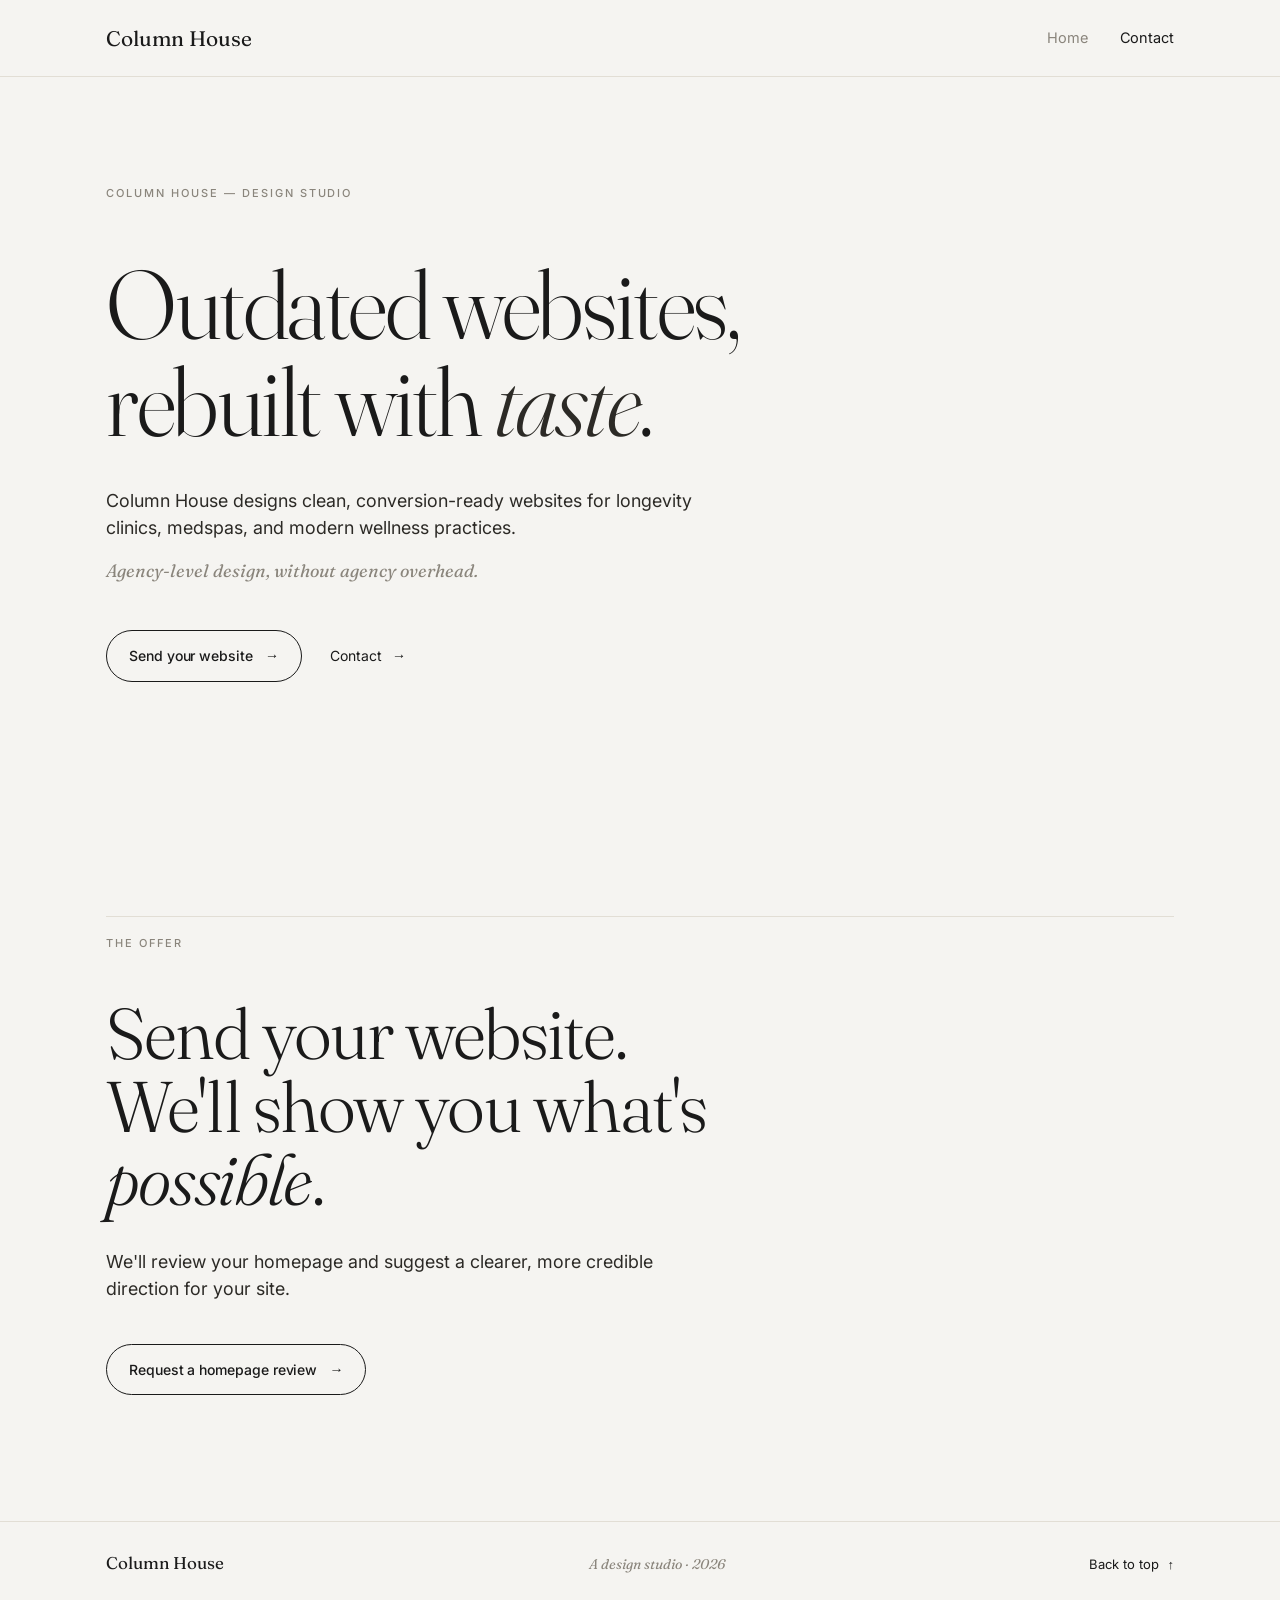
==== index.html @ e1192ba3 "Initial commit — Column House v1" ====
<!doctype html>
<html lang="en">
<head>
  <meta charset="utf-8" />
  <meta name="viewport" content="width=device-width, initial-scale=1" />
  <title>Column House — A design studio</title>
  <meta name="description" content="Column House designs clean, conversion-ready websites for longevity clinics, medspas, and modern wellness practices. Agency-level design, without agency overhead." />

  <!--
    LOGO SWAP
    No real Column House logo files were found in the brand folder, so the
    header uses a typographic wordmark. To drop in your actual horizontal
    lockup, replace the inner contents of .wordmark with:
      <img src="./brand/columnhouse-horizontal.svg" alt="Column House" class="wordmark-img" />
  -->
  <link rel="icon" type="image/svg+xml" href="data:image/svg+xml;utf8,<svg xmlns='http://www.w3.org/2000/svg' viewBox='0 0 32 32'><rect width='32' height='32' fill='%23F5F4F1'/><text x='16' y='22' font-family='Georgia,serif' font-size='18' text-anchor='middle' fill='%231A1A1A'>C</text></svg>" />

  <link rel="preconnect" href="https://fonts.googleapis.com" />
  <link rel="preconnect" href="https://fonts.gstatic.com" crossorigin />
  <link href="https://fonts.googleapis.com/css2?family=Fraunces:ital,opsz,wght@0,9..144,300..500;1,9..144,300..500&family=Inter:wght@400;500&display=swap" rel="stylesheet" />

  <link rel="stylesheet" href="./styles.css" />
</head>

<body id="top">

  <!-- ============================ HEADER ============================ -->
  <header class="site-header">
    <div class="container header-row">
      <a class="wordmark" href="./index.html" aria-label="Column House — home">
        Column&nbsp;House
      </a>
      <nav class="nav-links" aria-label="Primary">
        <a href="./index.html" aria-current="page">Home</a>
        <a href="./contact.html">Contact</a>
      </nav>
    </div>
  </header>

  <!-- ============================ HERO ============================ -->
  <section class="hero">
    <div class="container">
      <p class="eyebrow hero-eyebrow reveal">Column House — Design Studio</p>

      <h1 class="hero-headline reveal">
        Outdated&nbsp;websites,<br />
        rebuilt with <em>taste</em>.
      </h1>

      <p class="hero-sub reveal">
        Column House designs clean, conversion-ready websites for longevity clinics, medspas, and modern wellness practices.
      </p>

      <p class="hero-tag reveal">
        Agency-level design, without agency overhead.
      </p>

      <div class="cta-row reveal">
        <a class="btn-primary" href="./contact.html">Send your website <span class="arrow">→</span></a>
        <a class="btn-text" href="./contact.html">Contact <span class="arrow">→</span></a>
      </div>
    </div>
  </section>

  <!-- ============================ OFFER ============================ -->
  <section class="offer" id="offer">
    <div class="container">
      <p class="eyebrow offer-eyebrow reveal">The offer</p>

      <h2 class="offer-headline reveal">
        Send your website.<br />
        We'll show you what's <em>possible</em>.
      </h2>

      <p class="offer-copy reveal">
        We'll review your homepage and suggest a clearer, more credible direction for your site.
      </p>

      <div class="cta-row reveal">
        <a class="btn-primary" href="./contact.html">Request a homepage review <span class="arrow">→</span></a>
      </div>
    </div>
  </section>

  <!-- ============================ FOOTER ============================ -->
  <footer class="site-footer">
    <div class="container footer-row">
      <span class="name">Column&nbsp;House</span>
      <span class="meta">A design studio · 2026</span>
      <a class="up" href="#top">Back to top <span class="ar">↑</span></a>
    </div>
  </footer>

  <script src="./reveal.js"></script>
</body>
</html>
---- styles.css ----
/* ------------------------------------------------------------------
   COLUMN HOUSE — shared styles
   Minimal, editorial, Kinfolk-inspired.
------------------------------------------------------------------ */

:root {
  --bg:        #F5F4F1;
  --bg-card:   #FAF9F5;
  --ink:       #1A1A1A;
  --ink-2:     #2C2A26;
  --gray:      #8A857C;
  --gray-2:    #B5B0A6;
  --rule:      #E2DED5;

  --serif: 'Fraunces', 'Cormorant Garamond', 'EB Garamond', Georgia, 'Times New Roman', serif;
  --sans:  'Inter', -apple-system, BlinkMacSystemFont, 'Segoe UI', Helvetica, Arial, sans-serif;

  --container: 1180px;
  --pad: clamp(22px, 4.5vw, 56px);

  --t-fast: 180ms ease;
  --t-med:  280ms cubic-bezier(.2,.7,.2,1);
}

/* ------------------------------------------------------------------
   RESET
------------------------------------------------------------------ */
*, *::before, *::after { box-sizing: border-box; }
html, body { margin: 0; padding: 0; }
html { scroll-behavior: smooth; -webkit-text-size-adjust: 100%; }
body {
  font-family: var(--sans);
  background: var(--bg);
  color: var(--ink);
  font-size: 16px;
  line-height: 1.55;
  -webkit-font-smoothing: antialiased;
  -moz-osx-font-smoothing: grayscale;
  text-rendering: optimizeLegibility;
}
img, svg { display: block; max-width: 100%; }
a { color: inherit; text-decoration: none; }
h1, h2, h3, h4, p, ul, li { margin: 0; padding: 0; }
ul { list-style: none; }

.container { max-width: var(--container); margin: 0 auto; padding: 0 var(--pad); }

/* ------------------------------------------------------------------
   TYPE UTILITIES
------------------------------------------------------------------ */
.eyebrow {
  font-family: var(--sans);
  font-size: 11px;
  font-weight: 500;
  letter-spacing: 0.18em;
  text-transform: uppercase;
  color: var(--gray);
}

/* ------------------------------------------------------------------
   HEADER
------------------------------------------------------------------ */
.site-header {
  position: sticky;
  top: 0;
  z-index: 50;
  background: rgba(245,244,241,0.86);
  backdrop-filter: saturate(140%) blur(12px);
  -webkit-backdrop-filter: saturate(140%) blur(12px);
  border-bottom: 1px solid var(--rule);
}
.header-row {
  display: flex;
  align-items: center;
  justify-content: space-between;
  gap: 24px;
  height: 76px;
}
.wordmark {
  font-family: var(--serif);
  font-weight: 400;
  font-size: 21px;
  letter-spacing: -0.005em;
  color: var(--ink);
  line-height: 1;
}
.nav-links {
  display: inline-flex;
  gap: 32px;
  align-items: center;
}
.nav-links a {
  font-size: 14.5px;
  font-weight: 400;
  letter-spacing: -0.005em;
  color: var(--ink);
  position: relative;
  padding: 4px 0;
}
.nav-links a::after {
  content: "";
  position: absolute;
  left: 0;
  right: 100%;
  bottom: 0;
  height: 1px;
  background: currentColor;
  transition: right var(--t-med);
}
.nav-links a:hover::after { right: 0; }
.nav-links a[aria-current="page"] { color: var(--gray); }
.nav-links a[aria-current="page"]:hover { color: var(--ink); }

/* ------------------------------------------------------------------
   BUTTONS — quiet, editorial
------------------------------------------------------------------ */
.btn-primary {
  display: inline-flex;
  align-items: center;
  gap: 12px;
  padding: 14px 22px;
  font-family: var(--sans);
  font-size: 14px;
  font-weight: 500;
  letter-spacing: -0.005em;
  color: var(--ink);
  border: 1px solid var(--ink);
  border-radius: 999px;
  background: transparent;
  cursor: pointer;
  transition: background var(--t-fast), color var(--t-fast);
  text-align: left;
}
.btn-primary:hover { background: var(--ink); color: var(--bg); }
.btn-primary[disabled] {
  cursor: default;
  opacity: 0.6;
  background: transparent;
  color: var(--ink);
}
.btn-primary .arrow {
  font-family: var(--serif);
  font-style: italic;
  font-weight: 300;
  transition: transform var(--t-med);
}
.btn-primary:hover .arrow { transform: translateX(4px); }

.btn-text {
  display: inline-flex;
  align-items: center;
  gap: 10px;
  font-family: var(--sans);
  font-size: 14px;
  color: var(--ink);
  padding: 4px 0;
  position: relative;
}
.btn-text::after {
  content: "";
  position: absolute;
  left: 0; right: 100%;
  bottom: 0;
  height: 1px;
  background: var(--ink);
  transition: right var(--t-med);
}
.btn-text:hover::after { right: 0; }
.btn-text .arrow {
  font-family: var(--serif);
  font-style: italic;
  font-weight: 300;
}

/* ------------------------------------------------------------------
   HERO
------------------------------------------------------------------ */
.hero {
  padding-top: clamp(72px, 12vh, 160px);
  padding-bottom: clamp(80px, 14vh, 160px);
}
.hero-eyebrow { margin-bottom: clamp(40px, 6vh, 80px); }

.hero-headline {
  font-family: var(--serif);
  font-weight: 300;
  font-size: clamp(40px, 7.6vw, 108px);
  line-height: 1.0;
  letter-spacing: -0.025em;
  color: var(--ink);
  max-width: 18ch;
}
.hero-headline em {
  font-style: italic;
  font-weight: 300;
  color: var(--ink-2);
}

.hero-sub {
  margin-top: clamp(28px, 4vh, 44px);
  max-width: 54ch;
  color: var(--ink-2);
  font-size: clamp(16px, 1.4vw, 19px);
  line-height: 1.55;
  font-weight: 400;
}

.hero-tag {
  margin-top: 16px;
  max-width: 54ch;
  font-family: var(--serif);
  font-style: italic;
  font-weight: 400;
  color: var(--gray);
  font-size: clamp(16px, 1.4vw, 19px);
  line-height: 1.5;
}

.cta-row {
  margin-top: clamp(36px, 5vh, 56px);
  display: inline-flex;
  gap: 28px;
  flex-wrap: wrap;
  align-items: center;
}

/* ------------------------------------------------------------------
   OFFER
------------------------------------------------------------------ */
.offer {
  padding: clamp(72px, 12vh, 144px) 0 clamp(96px, 14vh, 168px);
}
.offer-eyebrow {
  padding-top: 18px;
  border-top: 1px solid var(--rule);
  margin-bottom: clamp(32px, 5vh, 56px);
}
.offer-headline {
  font-family: var(--serif);
  font-weight: 300;
  font-size: clamp(36px, 5.6vw, 76px);
  line-height: 1.02;
  letter-spacing: -0.025em;
  color: var(--ink);
  max-width: 18ch;
  margin-top: 8px;
}
.offer-headline em {
  font-style: italic;
  font-weight: 300;
}
.offer-copy {
  margin-top: clamp(24px, 3.5vh, 36px);
  max-width: 54ch;
  color: var(--ink-2);
  font-size: clamp(16px, 1.4vw, 18px);
  line-height: 1.55;
}
.offer .cta-row {
  margin-top: clamp(32px, 4.5vh, 48px);
}

/* ------------------------------------------------------------------
   CONTACT PAGE
------------------------------------------------------------------ */
.contact-page {
  padding-top: clamp(28px, 4vh, 48px);
  padding-bottom: clamp(96px, 14vh, 160px);
}
.contact-eyebrow {
  margin-bottom: clamp(20px, 3vh, 32px);
}

.contact-grid {
  display: grid;
  grid-template-columns: 1.05fr 1fr;
  gap: clamp(40px, 6vw, 96px);
  align-items: start;
}
@media (max-width: 880px) {
  .contact-grid { grid-template-columns: 1fr; gap: 56px; }
}

.contact-headline {
  font-family: var(--serif);
  font-weight: 300;
  font-size: clamp(36px, 5.4vw, 72px);
  line-height: 1.02;
  letter-spacing: -0.025em;
  color: var(--ink);
  max-width: 16ch;
}
.contact-headline em {
  font-style: italic;
  font-weight: 300;
}
.contact-sub {
  margin-top: 24px;
  max-width: 44ch;
  color: var(--ink-2);
  font-size: 16px;
  line-height: 1.55;
}

.contact-form {
  display: flex;
  flex-direction: column;
  gap: 22px;
  padding-top: 6px;
}
.field {
  display: flex;
  flex-direction: column;
  gap: 8px;
  border-bottom: 1px solid var(--rule);
  padding-bottom: 10px;
  transition: border-color var(--t-fast);
}
.field:focus-within { border-color: var(--ink); }
.field .k {
  font-family: var(--sans);
  font-size: 11px;
  letter-spacing: 0.16em;
  text-transform: uppercase;
  color: var(--gray);
  font-weight: 500;
}
.field input,
.field textarea {
  border: 0;
  background: transparent;
  font: inherit;
  font-family: var(--sans);
  font-size: 16px;
  color: var(--ink);
  outline: none;
  resize: vertical;
  width: 100%;
  letter-spacing: -0.005em;
  padding: 2px 0;
}
.field textarea { min-height: 60px; line-height: 1.5; }
.field input::placeholder,
.field textarea::placeholder { color: var(--gray-2); }

.contact-submit {
  align-self: flex-start;
  margin-top: 8px;
}

/* ------------------------------------------------------------------
   FOOTER
------------------------------------------------------------------ */
.site-footer {
  border-top: 1px solid var(--rule);
  padding: 28px 0 44px;
}
.footer-row {
  display: flex;
  align-items: baseline;
  justify-content: space-between;
  gap: 16px;
  flex-wrap: wrap;
}
.footer-row .name {
  font-family: var(--serif);
  font-size: 17px;
  letter-spacing: -0.005em;
  color: var(--ink);
}
.footer-row .meta {
  font-family: var(--serif);
  font-style: italic;
  color: var(--gray);
  font-size: 14px;
}
.footer-row a.up {
  font-family: var(--sans);
  font-size: 13px;
  color: var(--ink);
  display: inline-flex;
  gap: 8px;
  align-items: center;
  padding: 4px 0;
  position: relative;
}
.footer-row a.up::after {
  content: "";
  position: absolute;
  left: 0; right: 100%;
  bottom: 0;
  height: 1px;
  background: var(--ink);
  transition: right var(--t-med);
}
.footer-row a.up:hover::after { right: 0; }
.footer-row a.up .ar {
  font-family: var(--serif);
  font-style: italic;
  font-weight: 300;
}

/* ------------------------------------------------------------------
   REVEAL
------------------------------------------------------------------ */
.reveal {
  opacity: 0;
  transform: translateY(8px);
  transition: opacity 700ms ease, transform 700ms cubic-bezier(.2,.7,.2,1);
}
.reveal.is-in { opacity: 1; transform: none; }

@media (prefers-reduced-motion: reduce) {
  .reveal { opacity: 1; transform: none; transition: none; }
  html { scroll-behavior: auto; }
}
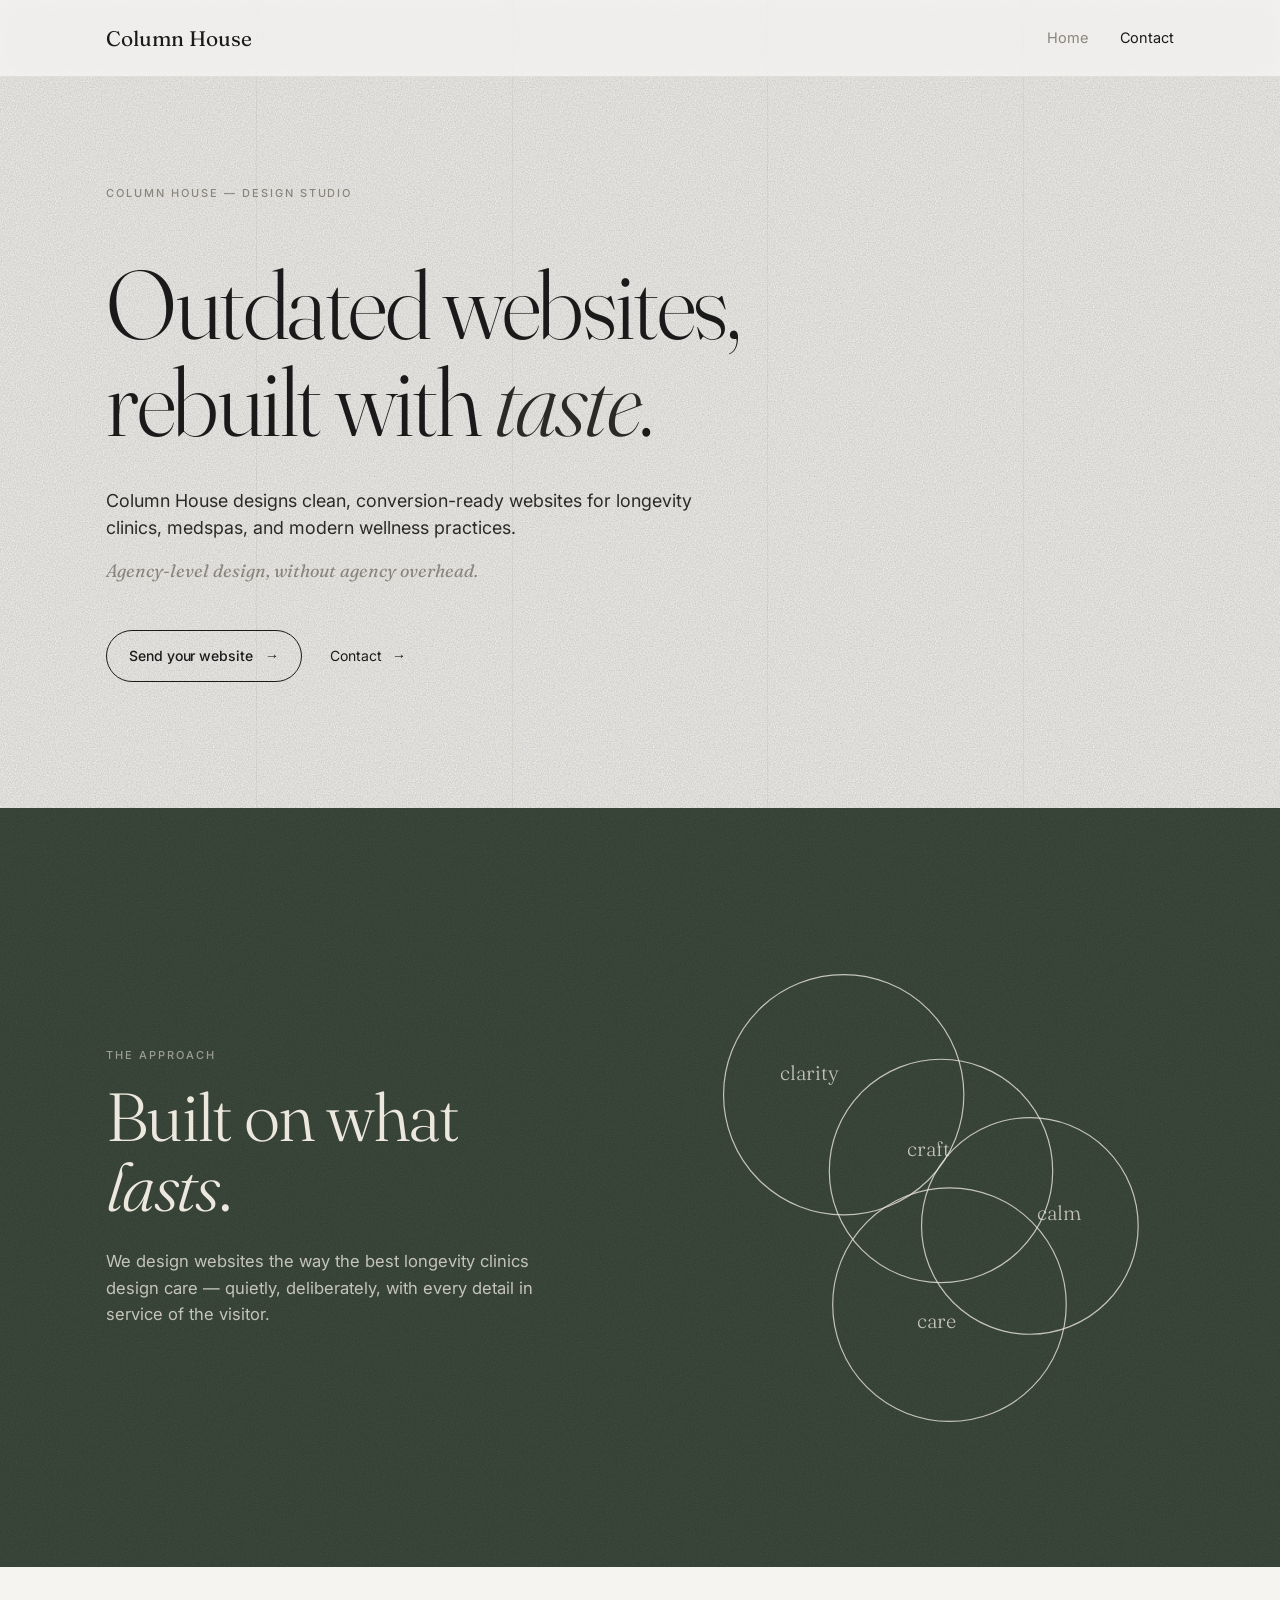
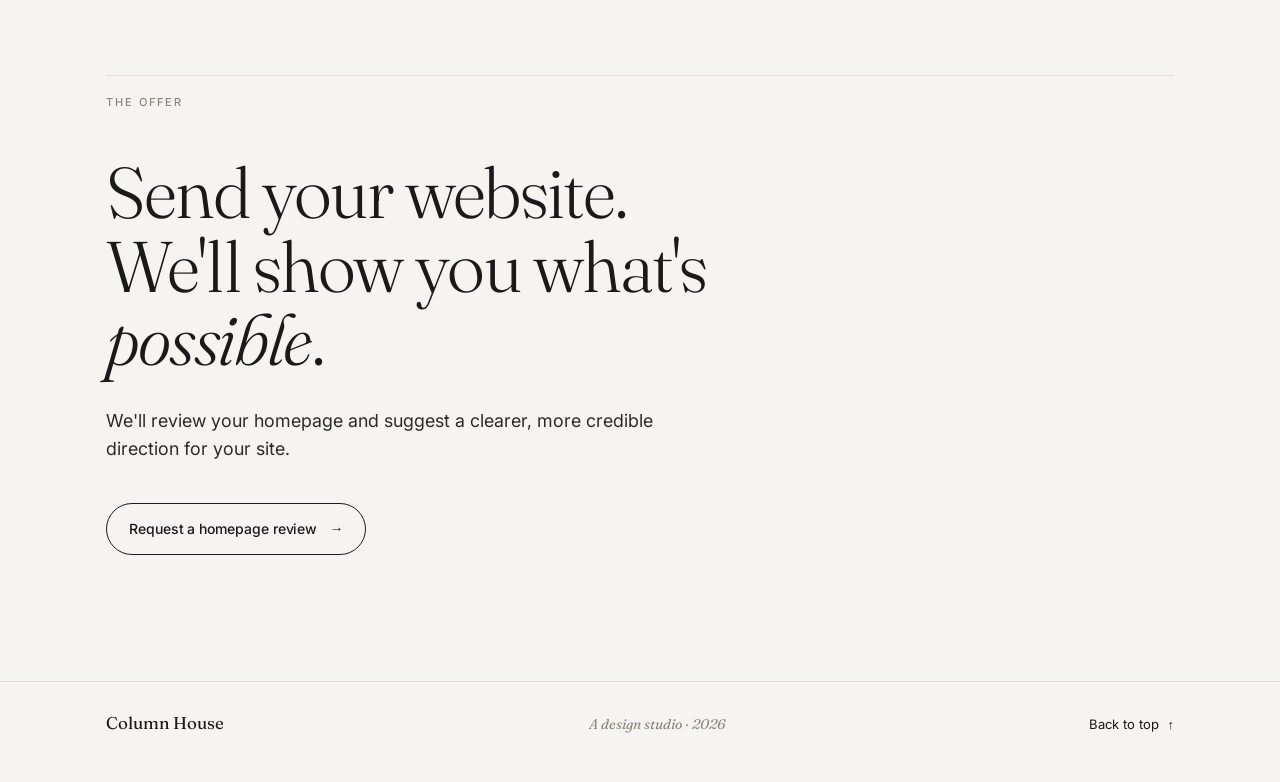
==== commit b1dca2bf: "Add 'approach' section with abstract circle diagram Dark forest green editorial break between hero a" ====
--- a/index.html
+++ b/index.html
@@ -62,6 +62,38 @@
     </div>
   </section>
 
+  <!-- ============================ APPROACH ============================ -->
+  <section class="approach" aria-labelledby="approach-title">
+    <div class="container approach-grid">
+      <div class="approach-text">
+        <p class="eyebrow approach-eyebrow reveal">The approach</p>
+        <h2 id="approach-title" class="approach-headline reveal">
+          Built on what <em>lasts</em>.
+        </h2>
+        <p class="approach-copy reveal">
+          We design websites the way the best longevity clinics design care — quietly, deliberately, with every detail in service of the visitor.
+        </p>
+      </div>
+
+      <div class="approach-figure reveal" aria-hidden="true">
+        <svg viewBox="0 0 600 600" xmlns="http://www.w3.org/2000/svg" role="presentation">
+          <g fill="none" stroke="currentColor" stroke-width="1.4" stroke-linecap="round">
+            <circle cx="210" cy="190" r="142"/>
+            <circle cx="325" cy="280" r="132"/>
+            <circle cx="430" cy="345" r="128"/>
+            <circle cx="335" cy="438" r="138"/>
+          </g>
+          <g fill="currentColor" font-family="'Fraunces', Georgia, serif" font-weight="300" font-size="24" letter-spacing="0">
+            <text x="170" y="172" text-anchor="middle">clarity</text>
+            <text x="310" y="262" text-anchor="middle">craft</text>
+            <text x="465" y="338" text-anchor="middle">calm</text>
+            <text x="320" y="466" text-anchor="middle">care</text>
+          </g>
+        </svg>
+      </div>
+    </div>
+  </section>
+
   <!-- ============================ OFFER ============================ -->
   <section class="offer" id="offer">
     <div class="container">
--- a/styles.css
+++ b/styles.css
@@ -37,7 +37,38 @@
   -webkit-font-smoothing: antialiased;
   -moz-osx-font-smoothing: grayscale;
   text-rendering: optimizeLegibility;
-}
+  position: relative;
+  isolation: isolate;
+}
+
+/* Editorial column rules — faint vertical hairlines, magazine-style */
+body::before {
+  content: "";
+  position: fixed;
+  inset: 0;
+  pointer-events: none;
+  z-index: -2;
+  background:
+    linear-gradient(var(--rule), var(--rule)) 20% 0 / 1px 100% no-repeat,
+    linear-gradient(var(--rule), var(--rule)) 40% 0 / 1px 100% no-repeat,
+    linear-gradient(var(--rule), var(--rule)) 60% 0 / 1px 100% no-repeat,
+    linear-gradient(var(--rule), var(--rule)) 80% 0 / 1px 100% no-repeat;
+  opacity: 0.55;
+}
+
+/* Paper grain — subtle printed-paper texture */
+body::after {
+  content: "";
+  position: fixed;
+  inset: 0;
+  pointer-events: none;
+  z-index: -1;
+  background-image: url("data:image/svg+xml;utf8,<svg xmlns='http://www.w3.org/2000/svg' width='220' height='220'><filter id='n'><feTurbulence type='fractalNoise' baseFrequency='0.85' numOctaves='2' stitchTiles='stitch'/><feColorMatrix values='0 0 0 0 0 0 0 0 0 0 0 0 0 0 0 0 0 0 0.55 0'/></filter><rect width='100%' height='100%' filter='url(%23n)'/></svg>");
+  background-size: 220px 220px;
+  opacity: 0.35;
+  mix-blend-mode: multiply;
+}
+
 img, svg { display: block; max-width: 100%; }
 a { color: inherit; text-decoration: none; }
 h1, h2, h3, h4, p, ul, li { margin: 0; padding: 0; }
@@ -225,6 +256,78 @@
 }
 
 /* ------------------------------------------------------------------
+   APPROACH — dark editorial break with abstract diagram
+------------------------------------------------------------------ */
+.approach {
+  position: relative;
+  background: #2F3B2F;
+  color: #EDE8DD;
+  padding: clamp(80px, 14vh, 144px) 0;
+  overflow: hidden;
+  isolation: isolate;
+}
+.approach::before {
+  content: "";
+  position: absolute;
+  inset: 0;
+  pointer-events: none;
+  z-index: 0;
+  background-image: url("data:image/svg+xml;utf8,<svg xmlns='http://www.w3.org/2000/svg' width='220' height='220'><filter id='n'><feTurbulence type='fractalNoise' baseFrequency='0.85' numOctaves='2' stitchTiles='stitch'/><feColorMatrix values='0 0 0 0 1 0 0 0 0 1 0 0 0 0 1 0 0 0 0.7 0'/></filter><rect width='100%' height='100%' filter='url(%23n)'/></svg>");
+  background-size: 220px 220px;
+  opacity: 0.12;
+  mix-blend-mode: screen;
+}
+.approach .container { position: relative; z-index: 1; }
+
+.approach-grid {
+  display: grid;
+  grid-template-columns: 1fr 1.05fr;
+  gap: clamp(40px, 6vw, 96px);
+  align-items: center;
+}
+@media (max-width: 880px) {
+  .approach-grid { grid-template-columns: 1fr; gap: 56px; }
+}
+
+.approach-eyebrow {
+  color: rgba(237, 232, 221, 0.55);
+  margin-bottom: 18px;
+}
+.approach-headline {
+  font-family: var(--serif);
+  font-weight: 300;
+  font-size: clamp(36px, 5.4vw, 68px);
+  line-height: 1.02;
+  letter-spacing: -0.025em;
+  color: #EDE8DD;
+  max-width: 14ch;
+}
+.approach-headline em {
+  font-style: italic;
+  font-weight: 300;
+  color: #EDE8DD;
+}
+.approach-copy {
+  margin-top: clamp(20px, 3vh, 28px);
+  max-width: 44ch;
+  color: rgba(237, 232, 221, 0.78);
+  font-size: clamp(15px, 1.3vw, 17px);
+  line-height: 1.6;
+}
+
+.approach-figure {
+  display: flex;
+  justify-content: center;
+  align-items: center;
+}
+.approach-figure svg {
+  width: 100%;
+  max-width: 520px;
+  height: auto;
+  color: rgba(237, 232, 221, 0.78);
+}
+
+/* ------------------------------------------------------------------
    OFFER
 ------------------------------------------------------------------ */
 .offer {
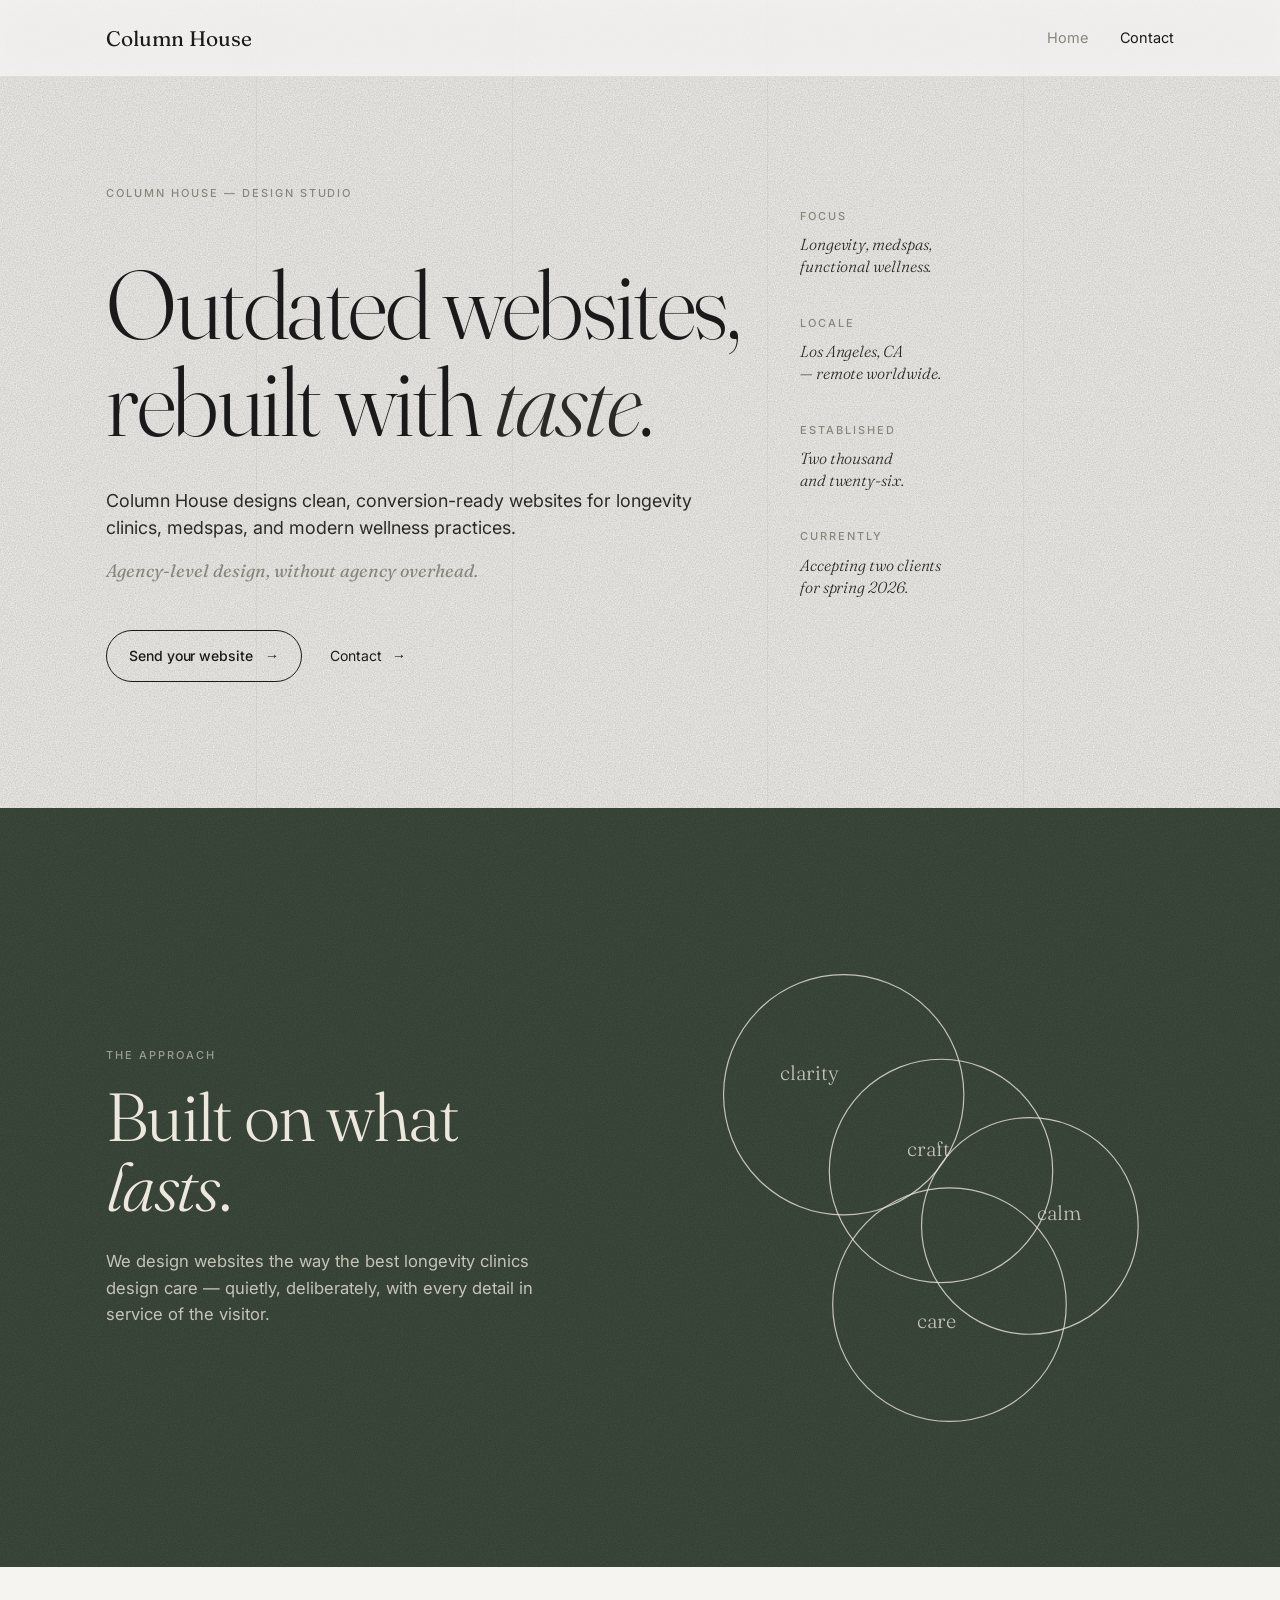
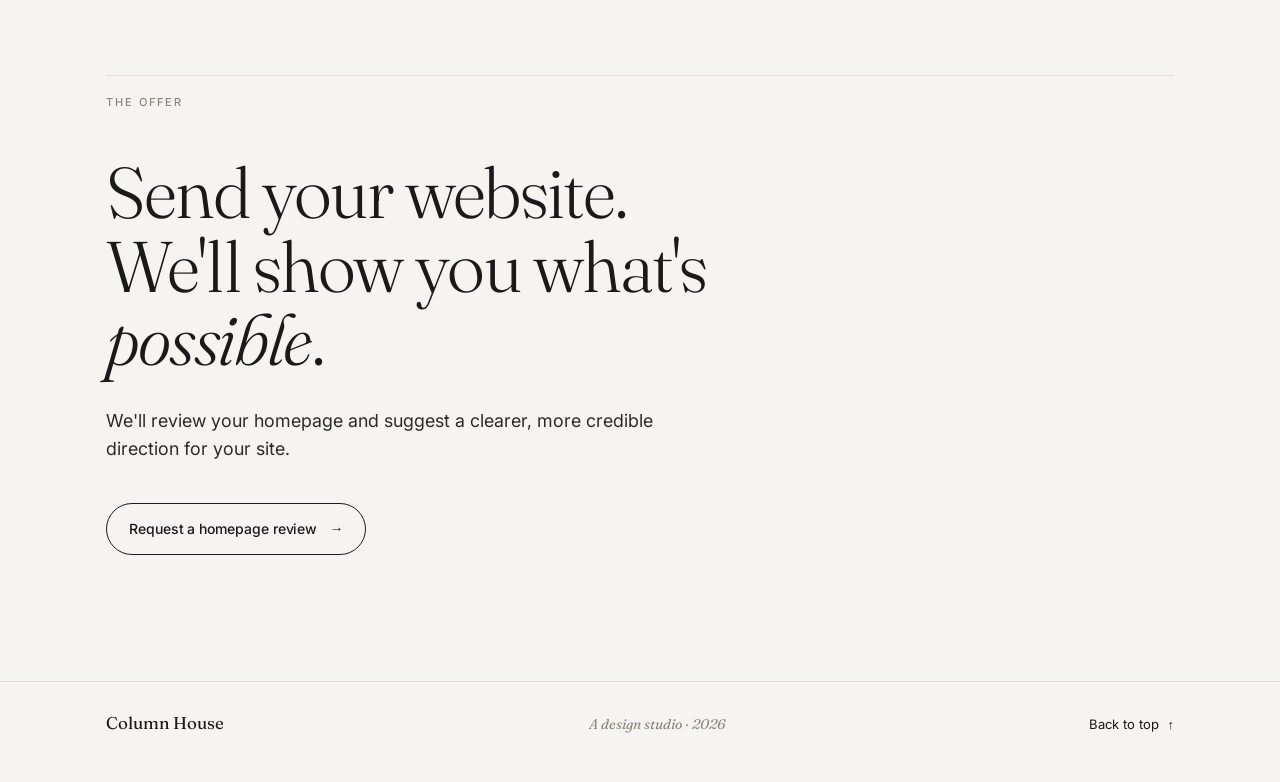
==== commit 7db53926: "Add magazine-masthead metadata column to hero Two-column grid: headline on left, masthead-style deta" ====
--- a/index.html
+++ b/index.html
@@ -39,26 +39,50 @@
 
   <!-- ============================ HERO ============================ -->
   <section class="hero">
-    <div class="container">
-      <p class="eyebrow hero-eyebrow reveal">Column House — Design Studio</p>
+    <div class="container hero-grid">
+      <div class="hero-text">
+        <p class="eyebrow hero-eyebrow reveal">Column House — Design Studio</p>
 
-      <h1 class="hero-headline reveal">
-        Outdated&nbsp;websites,<br />
-        rebuilt with <em>taste</em>.
-      </h1>
+        <h1 class="hero-headline reveal">
+          Outdated&nbsp;websites,<br />
+          rebuilt with <em>taste</em>.
+        </h1>
 
-      <p class="hero-sub reveal">
-        Column House designs clean, conversion-ready websites for longevity clinics, medspas, and modern wellness practices.
-      </p>
+        <p class="hero-sub reveal">
+          Column House designs clean, conversion-ready websites for longevity clinics, medspas, and modern wellness practices.
+        </p>
 
-      <p class="hero-tag reveal">
-        Agency-level design, without agency overhead.
-      </p>
+        <p class="hero-tag reveal">
+          Agency-level design, without agency overhead.
+        </p>
 
-      <div class="cta-row reveal">
-        <a class="btn-primary" href="./contact.html">Send your website <span class="arrow">→</span></a>
-        <a class="btn-text" href="./contact.html">Contact <span class="arrow">→</span></a>
+        <div class="cta-row reveal">
+          <a class="btn-primary" href="./contact.html">Send your website <span class="arrow">→</span></a>
+          <a class="btn-text" href="./contact.html">Contact <span class="arrow">→</span></a>
+        </div>
       </div>
+
+      <!-- Magazine-style masthead metadata. Edit values freely. -->
+      <aside class="hero-meta reveal" aria-label="Studio details">
+        <dl class="meta-list">
+          <div class="meta-item">
+            <dt>Focus</dt>
+            <dd>Longevity, medspas,<br />functional wellness.</dd>
+          </div>
+          <div class="meta-item">
+            <dt>Locale</dt>
+            <dd>Los Angeles, CA<br />— remote worldwide.</dd>
+          </div>
+          <div class="meta-item">
+            <dt>Established</dt>
+            <dd>Two thousand<br />and twenty-six.</dd>
+          </div>
+          <div class="meta-item">
+            <dt>Currently</dt>
+            <dd>Accepting two clients<br />for spring 2026.</dd>
+          </div>
+        </dl>
+      </aside>
     </div>
   </section>
 
--- a/styles.css
+++ b/styles.css
@@ -210,7 +210,55 @@
   padding-top: clamp(72px, 12vh, 160px);
   padding-bottom: clamp(80px, 14vh, 160px);
 }
+.hero-grid {
+  display: grid;
+  grid-template-columns: minmax(0, 1.65fr) minmax(220px, 1fr);
+  gap: clamp(40px, 6vw, 96px);
+  align-items: start;
+}
+@media (max-width: 880px) {
+  .hero-grid { grid-template-columns: 1fr; gap: 64px; }
+}
+
 .hero-eyebrow { margin-bottom: clamp(40px, 6vh, 80px); }
+
+/* Side metadata — magazine masthead */
+.hero-meta {
+  padding-top: 4px;
+  border-top: 1px solid var(--rule);
+}
+.meta-list {
+  margin: 0;
+  display: flex;
+  flex-direction: column;
+}
+.meta-item {
+  padding: 18px 0 18px;
+  border-bottom: 1px solid var(--rule);
+  display: flex;
+  flex-direction: column;
+  gap: 8px;
+}
+.meta-item:last-child { border-bottom: 0; }
+.meta-item dt {
+  font-family: var(--sans);
+  font-size: 11px;
+  font-weight: 500;
+  letter-spacing: 0.18em;
+  text-transform: uppercase;
+  color: var(--gray);
+  margin: 0;
+}
+.meta-item dd {
+  margin: 0;
+  font-family: var(--serif);
+  font-style: italic;
+  font-weight: 300;
+  font-size: clamp(15px, 1.25vw, 17px);
+  line-height: 1.4;
+  color: var(--ink-2);
+  letter-spacing: -0.005em;
+}
 
 .hero-headline {
   font-family: var(--serif);
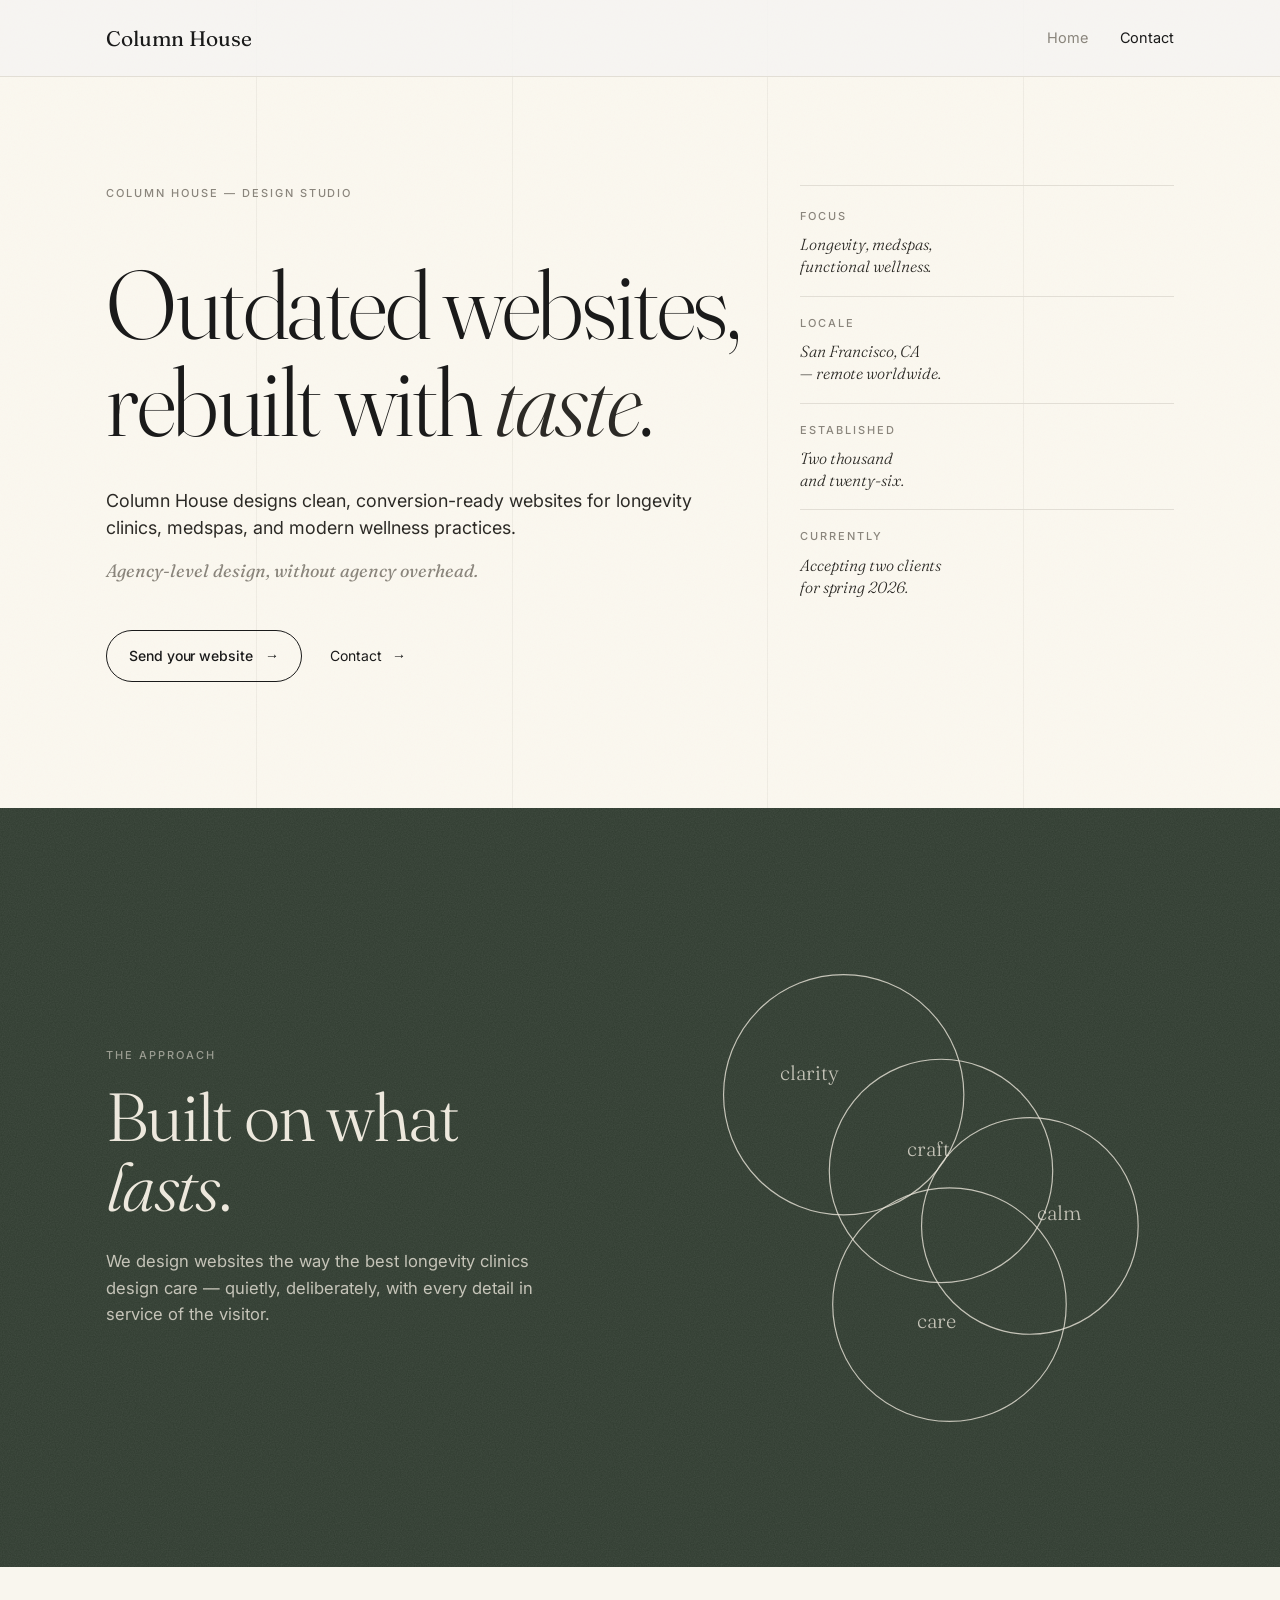
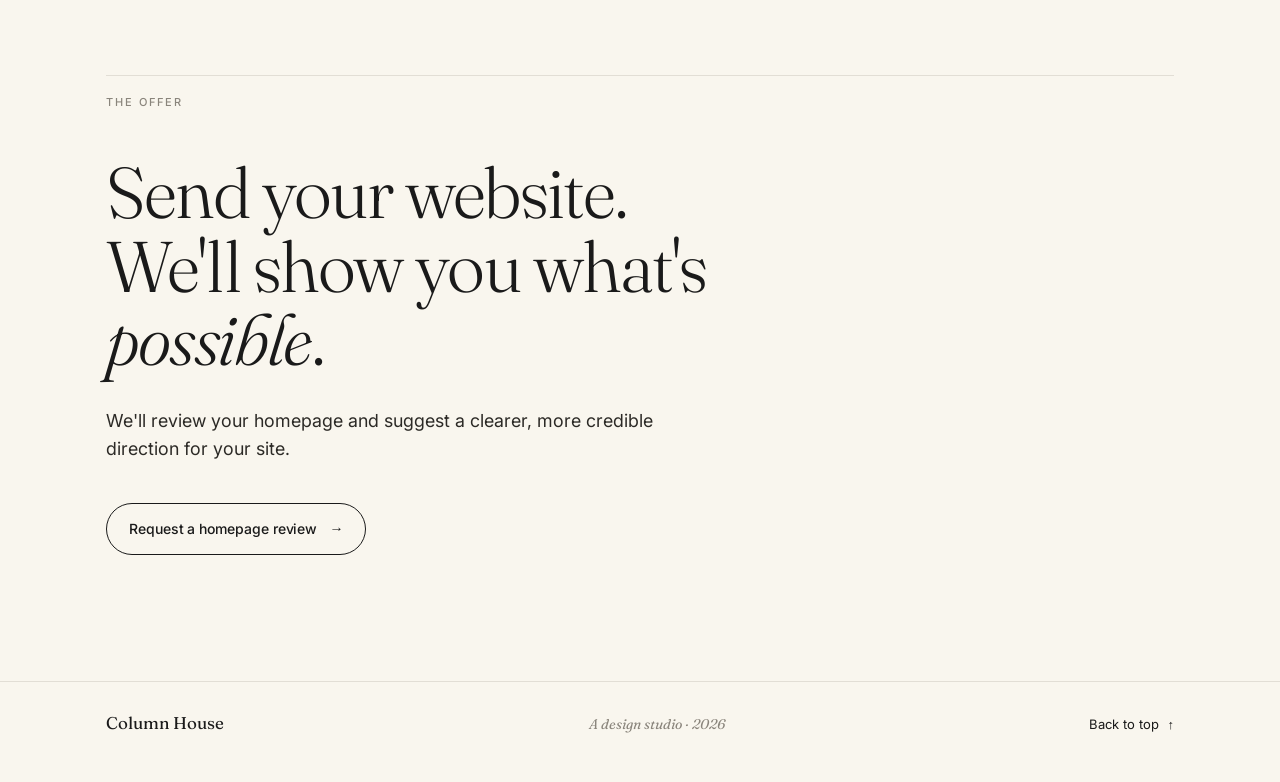
==== commit 1f59cd83: "Brighten background and soften grain; update locale to SF Warmer cream palette (#F9F6EE), grain shif" ====
--- a/index.html
+++ b/index.html
@@ -71,7 +71,7 @@
           </div>
           <div class="meta-item">
             <dt>Locale</dt>
-            <dd>Los Angeles, CA<br />— remote worldwide.</dd>
+            <dd>San Francisco, CA<br />— remote worldwide.</dd>
           </div>
           <div class="meta-item">
             <dt>Established</dt>
--- a/styles.css
+++ b/styles.css
@@ -4,8 +4,8 @@
 ------------------------------------------------------------------ */
 
 :root {
-  --bg:        #F5F4F1;
-  --bg-card:   #FAF9F5;
+  --bg:        #F9F6EE;
+  --bg-card:   #FCFAF3;
   --ink:       #1A1A1A;
   --ink-2:     #2C2A26;
   --gray:      #8A857C;
@@ -56,17 +56,17 @@
   opacity: 0.55;
 }
 
-/* Paper grain — subtle printed-paper texture */
+/* Paper grain — soft warm watercolor highlights */
 body::after {
   content: "";
   position: fixed;
   inset: 0;
   pointer-events: none;
   z-index: -1;
-  background-image: url("data:image/svg+xml;utf8,<svg xmlns='http://www.w3.org/2000/svg' width='220' height='220'><filter id='n'><feTurbulence type='fractalNoise' baseFrequency='0.85' numOctaves='2' stitchTiles='stitch'/><feColorMatrix values='0 0 0 0 0 0 0 0 0 0 0 0 0 0 0 0 0 0 0.55 0'/></filter><rect width='100%' height='100%' filter='url(%23n)'/></svg>");
-  background-size: 220px 220px;
-  opacity: 0.35;
-  mix-blend-mode: multiply;
+  background-image: url("data:image/svg+xml;utf8,<svg xmlns='http://www.w3.org/2000/svg' width='280' height='280'><filter id='n'><feTurbulence type='fractalNoise' baseFrequency='0.7' numOctaves='2' stitchTiles='stitch'/><feColorMatrix values='0 0 0 0 1 0 0 0 0 0.97 0 0 0 0 0.88 0 0 0 0.65 0'/></filter><rect width='100%' height='100%' filter='url(%23n)'/></svg>");
+  background-size: 280px 280px;
+  opacity: 0.55;
+  mix-blend-mode: soft-light;
 }
 
 img, svg { display: block; max-width: 100%; }
